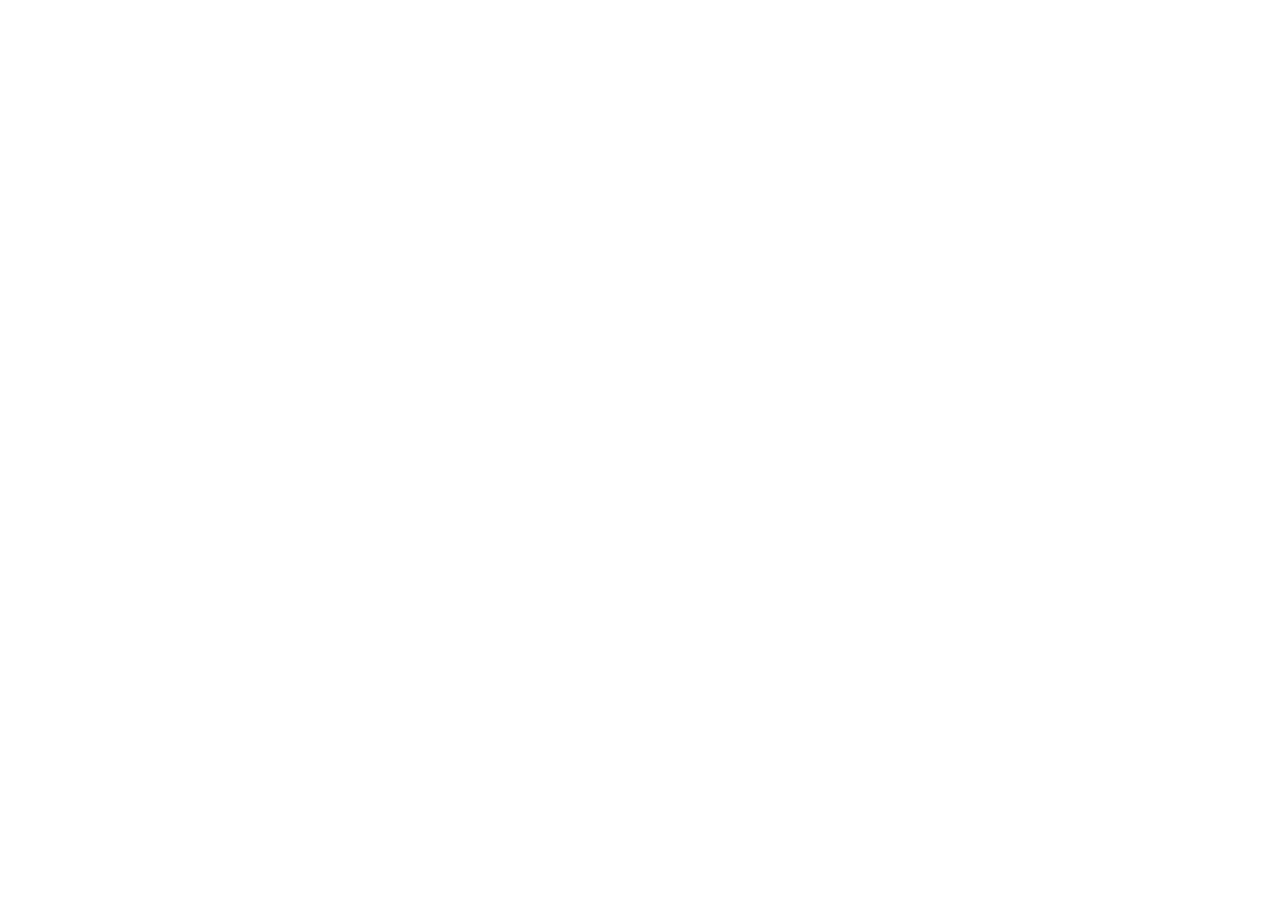
==== Index.html @ 8114d587 "bootstrap" ====
<!DOCTYPE html>
<html lang="en">
<head>
    <meta charset="UTF-8">
    <meta name="viewport" content="width=device-width, initial-scale=1.0">
   <link href="https://cdn.jsdelivr.net/npm/bootstrap@5.3.0/dist/css/bootstrap.min.css" rel="stylesheet">
    <title>Document</title>
</head>
<body>
    
</body>
</html>
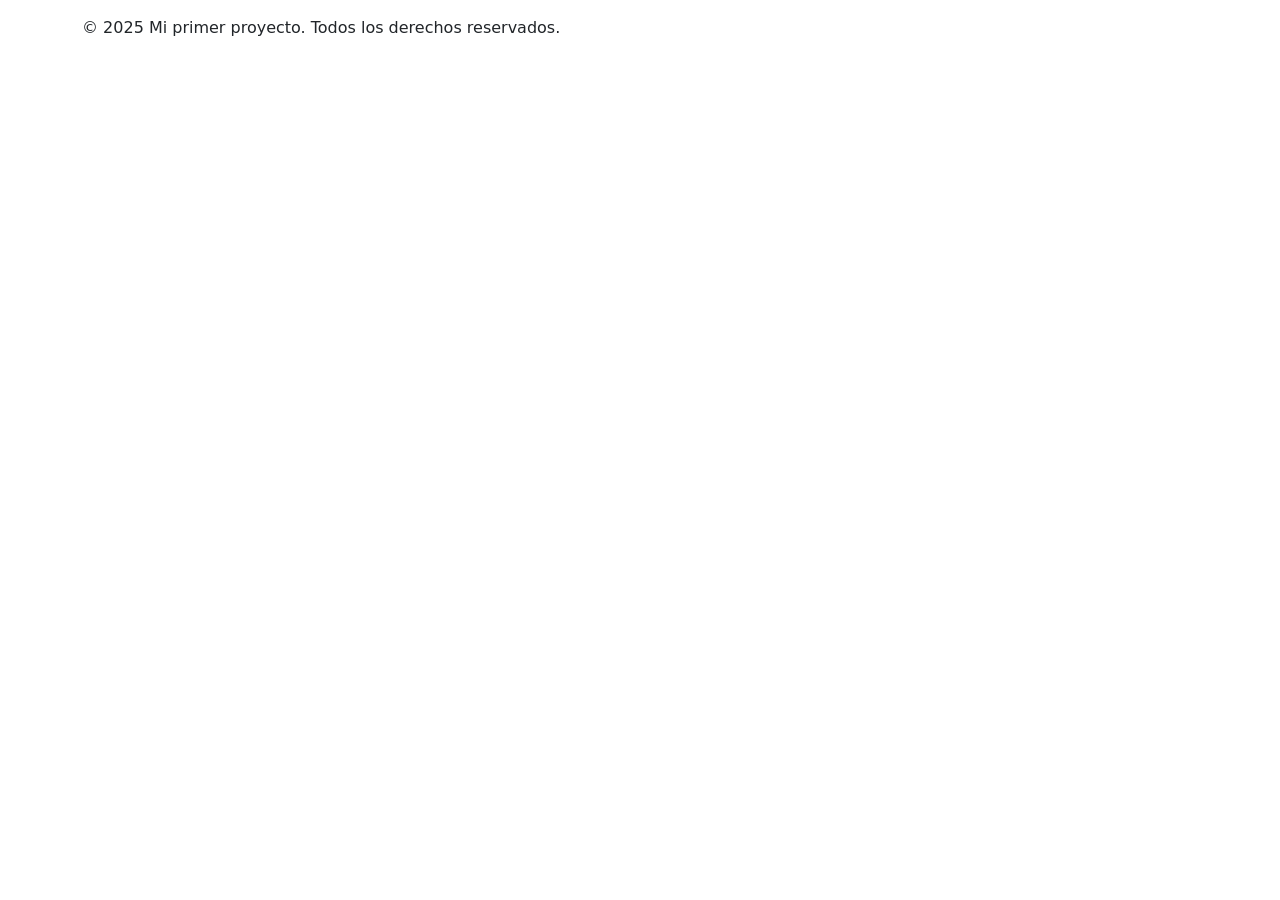
==== commit 82c0c6c7: "Plantilla" ====
--- a/Index.html
+++ b/Index.html
@@ -3,10 +3,28 @@
 <head>
     <meta charset="UTF-8">
     <meta name="viewport" content="width=device-width, initial-scale=1.0">
-   <link href="https://cdn.jsdelivr.net/npm/bootstrap@5.3.0/dist/css/bootstrap.min.css" rel="stylesheet">
-    <title>Document</title>
+    <link href="https://cdn.jsdelivr.net/npm/bootstrap@5.3.0/dist/css/bootstrap.min.css" rel="stylesheet">
+    <link rel="stylesheet" href="../css/styles.css">
+    <title>Mi primer proyecto</title>
 </head>
 <body>
-    
+   <header>
+    <div class="container">
+        <h1></h1>
+        <p></p>
+    </div>
+   </header>
+   <main class="container">
+    <section>
+        <h2></h2>
+        <p></p>
+    </section>
+   </main>
+   <footer>
+    <div class="container">
+        <p>© 2025 Mi primer proyecto. Todos los derechos reservados.</p>
+    </div>
+   </footer>
+   <script src="../js/scripts.js"></script>
 </body>
 </html>
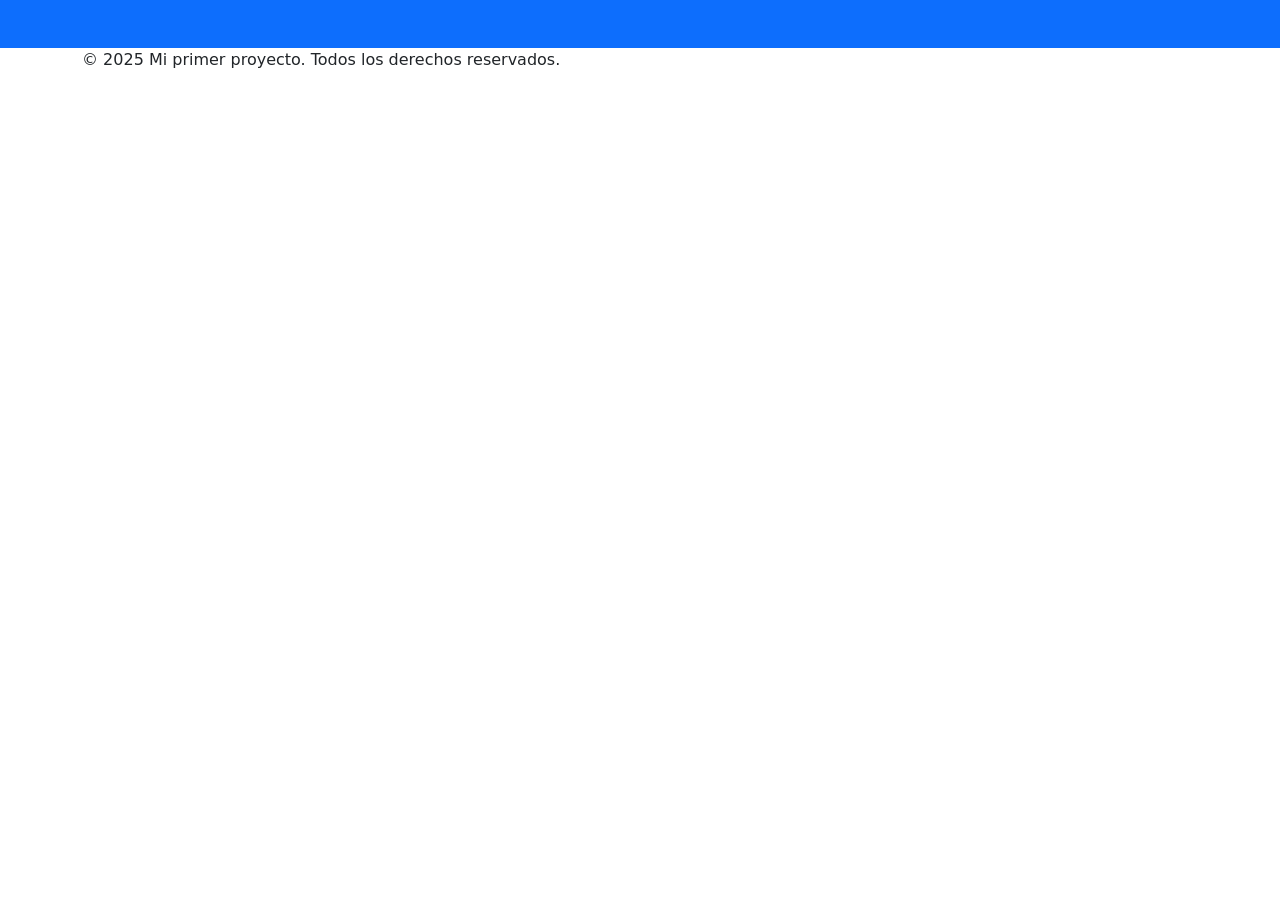
==== commit 9cfa8d10: "Agrego cuadricula div container en los pages" ====
--- a/Index.html
+++ b/Index.html
@@ -8,7 +8,7 @@
     <title>Mi primer proyecto</title>
 </head>
 <body>
-   <header>
+   <header class="bg-primary text white py-3">
     <div class="container">
         <h1></h1>
         <p></p>
@@ -16,13 +16,14 @@
    </header>
    <main class="container">
     <section>
-        <h2></h2>
-        <p></p>
+        <div class="row"></div>
     </section>
    </main>
    <footer>
     <div class="container">
-        <p>© 2025 Mi primer proyecto. Todos los derechos reservados.</p>
+        <div class="row">
+            <p>© 2025 Mi primer proyecto. Todos los derechos reservados.</p>
+        </div>        
     </div>
    </footer>
    <script src="../js/scripts.js"></script>
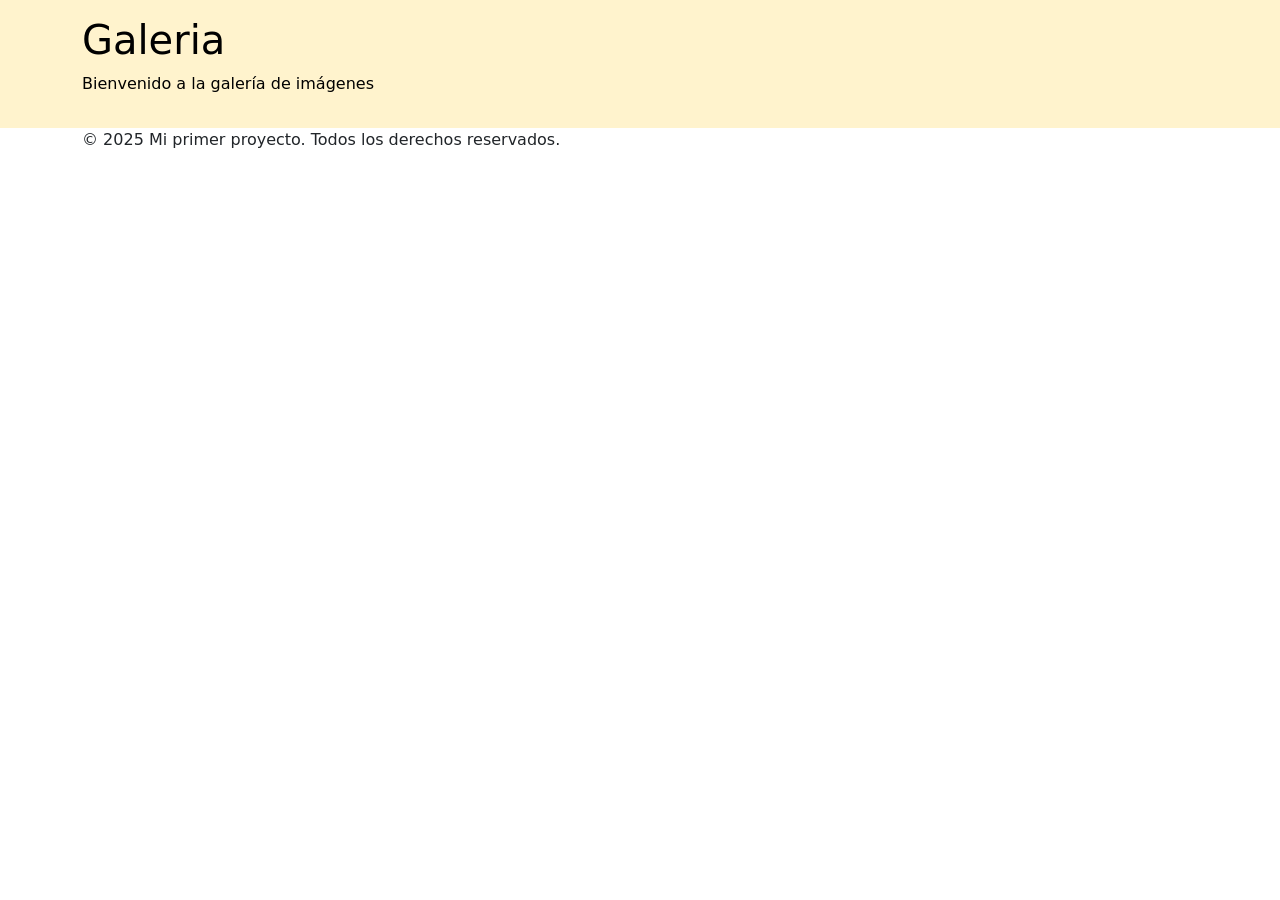
==== commit 073c3c76: "Organizar carpetas" ====
--- a/Index.html
+++ b/Index.html
@@ -4,14 +4,14 @@
     <meta charset="UTF-8">
     <meta name="viewport" content="width=device-width, initial-scale=1.0">
     <link href="https://cdn.jsdelivr.net/npm/bootstrap@5.3.0/dist/css/bootstrap.min.css" rel="stylesheet">
-    <link rel="stylesheet" href="../css/styles.css">
+    <link rel="stylesheet" href="css/styles.css">
     <title>Mi primer proyecto</title>
 </head>
 <body>
-   <header class="bg-primary text white py-3">
+   <header class="bg-warning-subtle text-black py-3">
     <div class="container">
-        <h1></h1>
-        <p></p>
+        <h1>Galeria</h1>
+        <p>Bienvenido a la galería de imágenes</p>
     </div>
    </header>
    <main class="container">
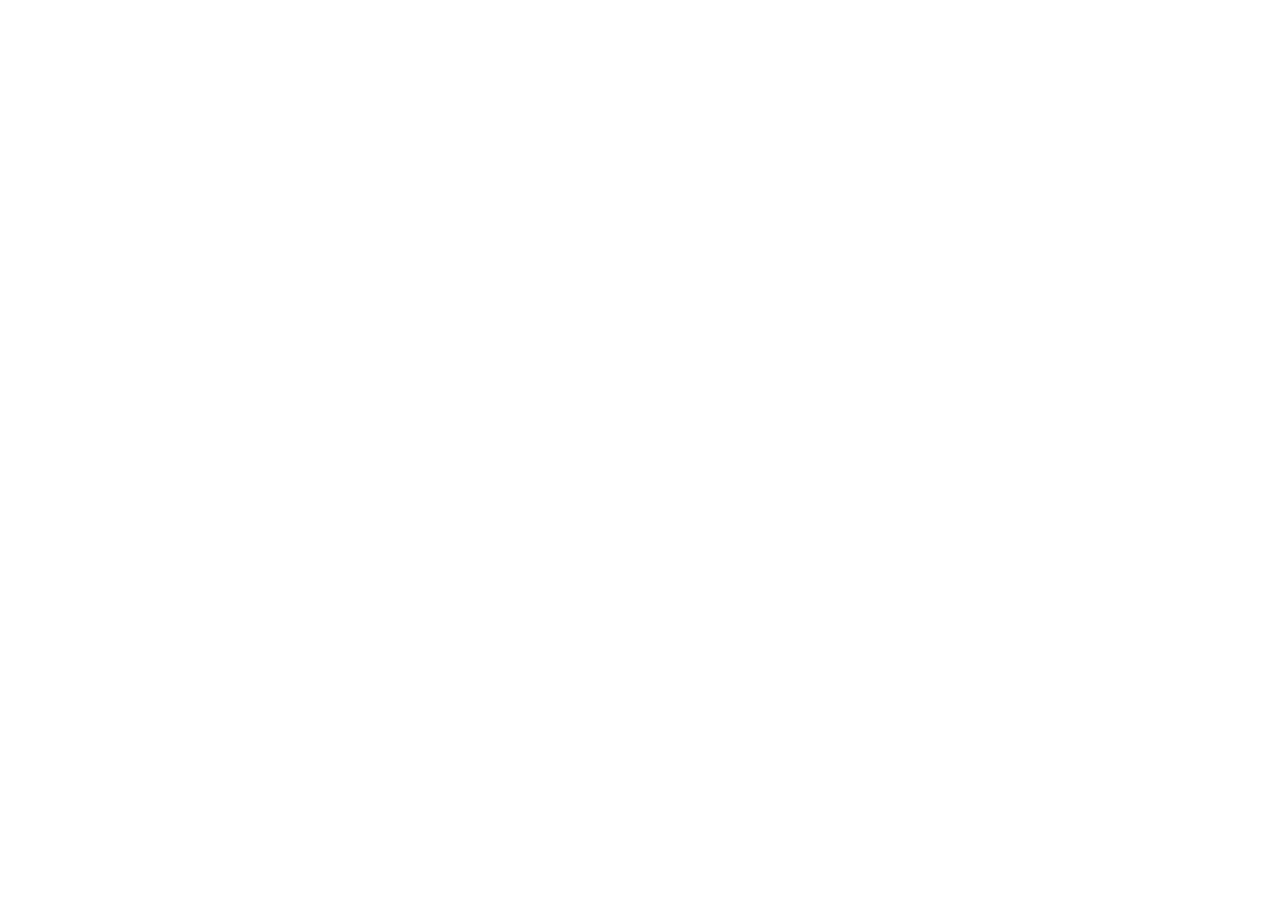
==== commit 197aade3: "Edita Index" ====
--- a/Index.html
+++ b/Index.html
@@ -3,29 +3,11 @@
 <head>
     <meta charset="UTF-8">
     <meta name="viewport" content="width=device-width, initial-scale=1.0">
-    <link href="https://cdn.jsdelivr.net/npm/bootstrap@5.3.0/dist/css/bootstrap.min.css" rel="stylesheet">
-    <link rel="stylesheet" href="css/styles.css">
-    <title>Mi primer proyecto</title>
+    <title>Mi Galeria</title>
+    <link href="https://cdn.jsdelivr.net/npm/bootstrap@5.3.8/dist/css/bootstrap.min.css" rel="stylesheet" integrity="sha384-sRIl4kxILFvY47J16cr9ZwB07vP4J8+LH7qKQnuqkuIAvNWLzeN8tE5YBujZqJLB" crossorigin="anonymous">
+     <link rel="stylesheet" href="assets/css/styles.css">
 </head>
 <body>
-   <header class="bg-warning-subtle text-black py-3">
-    <div class="container">
-        <h1>Galeria</h1>
-        <p>Bienvenido a la galería de imágenes</p>
-    </div>
-   </header>
-   <main class="container">
-    <section>
-        <div class="row"></div>
-    </section>
-   </main>
-   <footer>
-    <div class="container">
-        <div class="row">
-            <p>© 2025 Mi primer proyecto. Todos los derechos reservados.</p>
-        </div>        
-    </div>
-   </footer>
-   <script src="../js/scripts.js"></script>
+
 </body>
 </html>
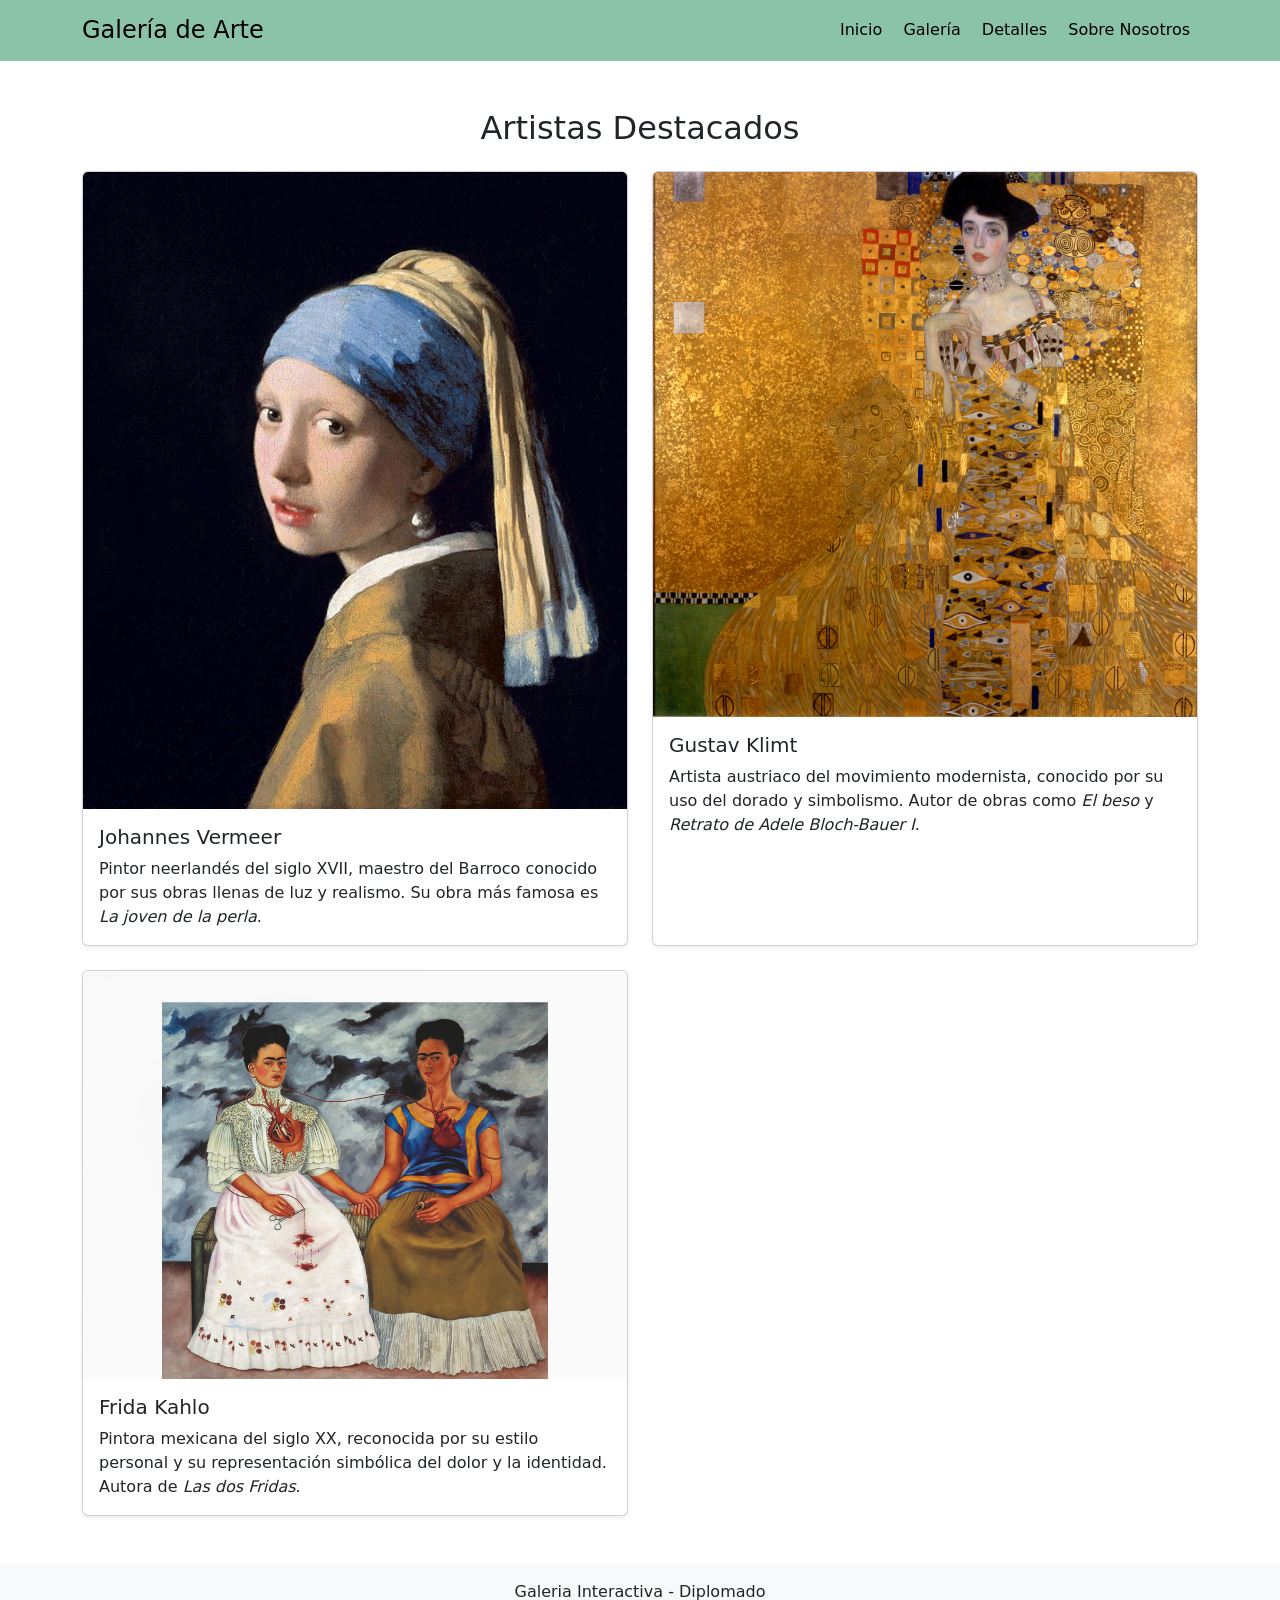
==== commit 13bbb12b: "Pagina de inicio" ====
--- a/Index.html
+++ b/Index.html
@@ -8,6 +8,58 @@
      <link rel="stylesheet" href="assets/css/styles.css">
 </head>
 <body>
+  <header class="bg-success bg-opacity-50 text-black py-3">
+    <div class="container d-flex justify-content-between align-items-center">
+      <h1 class="h4 m-0">Galería de Arte</h1>
+      <nav>
+      <a href="index.html" class="text-black mx-2 text-decoration-none">Inicio</a>
+      <a href="galeria.html" class="text-black mx-2 text-decoration-none">Galería</a>
+      <a href="detalles.html" class="text-black mx-2 text-decoration-none">Detalles</a>
+      <a href="about.html" class="text-black mx-2 text-decoration-none">Sobre Nosotros</a>
+      </nav>
+    </div>
+  </header>
 
+  <main class="container my-5">
+    <h2 class="text-center mb-4">Artistas Destacados</h2>
+    <div class="row g-4">
+      <div class="col-md-6">
+        <div class="card h-100 shadow-sm">
+          <img src="assets/img/foto1.jpg" class="card-img-top" alt="Johannes Vermeer">
+          <div class="card-body">
+            <h5 class="card-title">Johannes Vermeer</h5>
+            <p class="card-text">Pintor neerlandés del siglo XVII, maestro del Barroco conocido por sus obras llenas de luz y realismo. Su obra más famosa es <em>La joven de la perla</em>.</p>
+          </div>
+        </div>
+      </div>
+
+      <div class="col-md-6">
+        <div class="card h-100 shadow-sm">
+          <img src="assets/img/foto2.jpg" class="card-img-top" alt="Gustav Klimt">
+          <div class="card-body">
+            <h5 class="card-title">Gustav Klimt</h5>
+            <p class="card-text">Artista austriaco del movimiento modernista, conocido por su uso del dorado y simbolismo. Autor de obras como <em>El beso</em> y <em>Retrato de Adele Bloch-Bauer I</em>.</p>
+          </div>
+        </div>
+      </div>
+
+      <div class="col-md-6">
+        <div class="card h-100 shadow-sm">
+          <img src="assets/img/foto3.jpg" class="card-img-top" alt="Frida Kahlo">
+          <div class="card-body">
+            <h5 class="card-title">Frida Kahlo</h5>
+            <p class="card-text">Pintora mexicana del siglo XX, reconocida por su estilo personal y su representación simbólica del dolor y la identidad. Autora de <em>Las dos Fridas</em>.</p>
+          </div>
+        </div>
+      </div>
+    </div>
+  </main>
+
+    <footer class="bg-light text-center py-3">
+        <div class="container">Galeria Interactiva - Diplomado</div>
+    </footer>
+
+<script src="https://cdn.jsdelivr.net/npm/bootstrap@5.3.8/dist/js/bootstrap.bundle.min.js" integrity="sha384-FKyoEForCGlyvwx9Hj09JcYn3nv7wiPVlz7YYwJrWVcXK/BmnVDxM+D2scQbITxI" crossorigin="anonymous"></script>
+<script src="js/script.js"></script>
 </body>
 </html>
